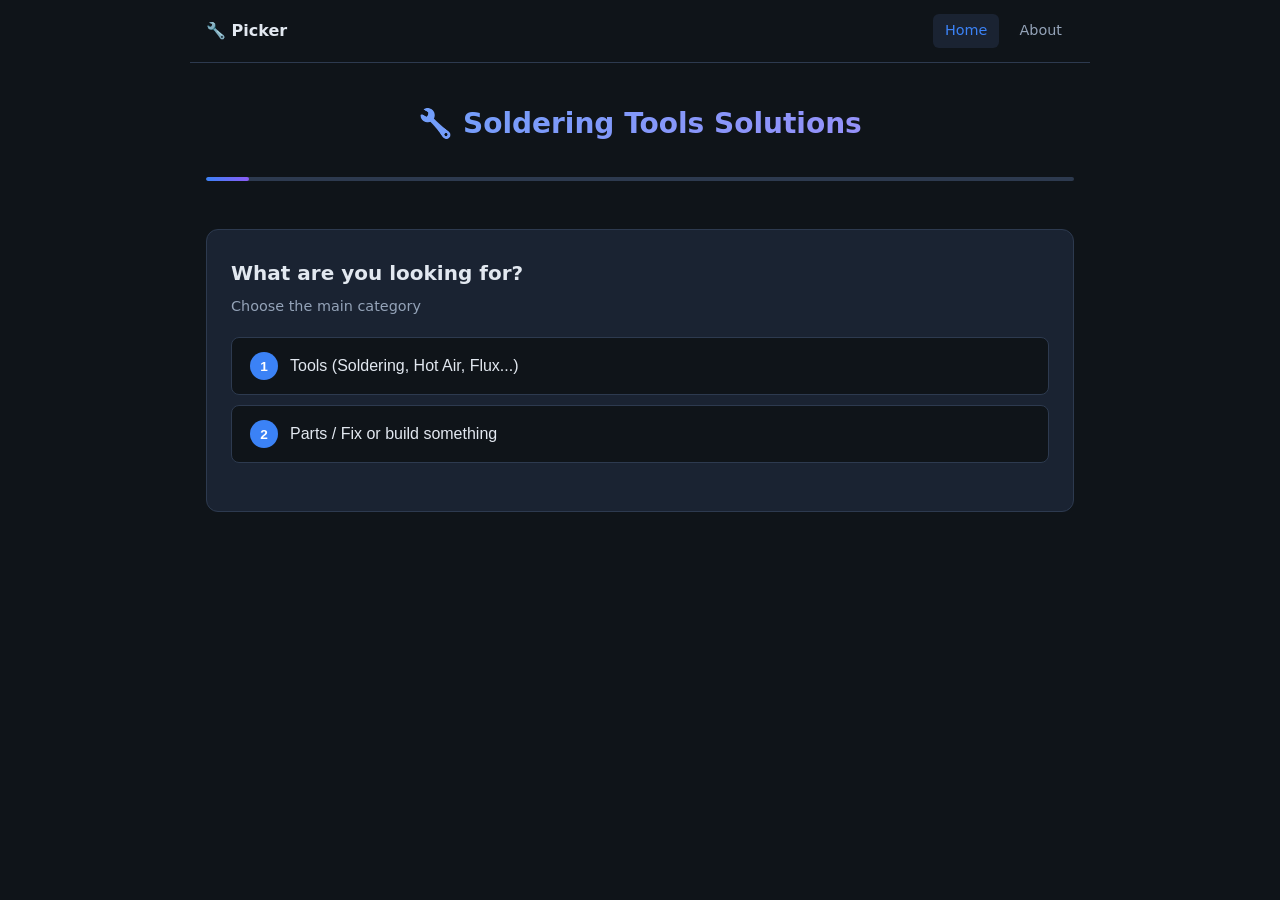
==== index.html @ 1c71af02 "Add files via upload" ====
<!DOCTYPE html>
<html lang="en">
<head>
  <meta charset="UTF-8">
  <meta name="viewport" content="width=device-width, initial-scale=1.0">
  <title>Soldering Tools Picker</title>
  <link rel="stylesheet" href="css/style.css">
</head>
<body>
  <nav class="top-nav">
    <a href="#" class="nav-brand" onclick="showMain(); return false;">🔧 Picker</a>
    <div class="nav-links">
      <a href="#" id="navHome" class="nav-link active" onclick="showMain(); return false;">Home</a>
      <a href="#" id="navAbout" class="nav-link" onclick="showAbout(); return false;">About</a>
    </div>
  </nav>

  <div class="container" id="main-view">
    <header>
      <h1>🔧 Soldering Tools Solutions</h1>
      <p></p>
    </header>

    <div class="progress-bar">
      <div class="progress-fill" id="progress" style="width: 5%"></div>
    </div>

    <div class="breadcrumb" id="breadcrumb"></div>

    <div id="question-area">
      <div class="loading">Loading…</div>
    </div>

    <div class="results" id="results"></div>
  </div>

  <div class="container" id="about-view" style="display:none">
    <div class="card about-card">
      <h2>About this project</h2>
      <p>
        This site is a simple guide for <strong>newcomers and beginners</strong> who want to
        get into electronics repair — soldering irons, hot air stations, flux, solder, and
        console parts — without drowning in options.
      </p>
      <p>
        Answer a few questions and you’ll get practical product suggestions matched to
        what you want to work on (phones, consoles, general electronics, and more).
      </p>
      <p class="note">
        <strong>Ongoing project</strong>
		 </p>Expanding into a true all-in-one destination
        We’re taking the next step to make this the single place people go when they need tools.
        What’s changing:

        </p> Multiple stores — We’re adding support for many more retailers so users can compare availability, pricing, and shipping in one search instead of jumping between sites.
        </p>Bigger tools catalog — The tools list is being significantly expanded so more categories, brands, and specialized items are covered.
        </p>Reviews & ratings — Real user reviews and ratings will be added alongside every tool, helping people make confident decisions without leaving the platform.

        </p> The goal:
        </p> Everything in one place — discover the right tool, see where it’s sold, compare options, and read honest feedback without switching tabs.
        This moves the project from a simple directory into a complete decision-making hub for anyone looking for tools.
      </p>

      <h3>Contact</h3>
      <p class="question-sub">Questions, suggestions, or broken links? Send a message below.</p>

      <form action="https://api.web3forms.com/submit" method="POST">
	    <input type="hidden" name="access_key" value="d4e18bb5-bda5-41ec-8c6e-b8a28ff4d2a7">
        <label>
          Your name
          <input type="text" id="contact-name" name="name" required maxlength="200" placeholder="Name">
        </label>
		<br><br>
        <label>
          Your email
          <input type="email" id="contact-email" name="email" required maxlength="300" placeholder="you@example.com">
        </label><br><br>
        <label>
          Message:<br><br>
          <textarea id="contact-message" name="message" required maxlength="20000" rows="10" placeholder="Your message…"></textarea>
        </label><br><br>
        <button type="submit" class="btn btn-primary">Send message</button>
        <p id="contact-status" class="contact-status" hidden></p>
      </form>
    </div>
  </div>

  <button class="restart-btn" id="restartBtn" onclick="restart()">↺ Start Over</button>

  <script src="js/app.js"></script>
</body>
</html>
---- css/style.css ----
:root {
  --bg: #0f1419;
  --card: #1a2332;
  --card-hover: #243044;
  --accent: #3b82f6;
  --accent-hover: #2563eb;
  --success: #22c55e;
  --warning: #f59e0b;
  --danger: #ef4444;
  --text: #e2e8f0;
  --muted: #94a3b8;
  --border: #2d3a4f;
}

* { box-sizing: border-box; margin: 0; padding: 0; }

body {
  font-family: 'Segoe UI', system-ui, -apple-system, sans-serif;
  background: var(--bg);
  color: var(--text);
  min-height: 100vh;
  line-height: 1.5;
}

.container {
  max-width: 900px;
  margin: 0 auto;
  padding: 24px 16px 80px;
}

header {
  text-align: center;
  margin-bottom: 32px;
  padding-top: 16px;
}

header h1 {
  font-size: 1.75rem;
  font-weight: 700;
  margin-bottom: 8px;
  background: linear-gradient(135deg, #60a5fa, #a78bfa);
  -webkit-background-clip: text;
  -webkit-text-fill-color: transparent;
}

header p { color: var(--muted); font-size: 0.95rem; }

.progress-bar {
  height: 4px;
  background: var(--border);
  border-radius: 2px;
  margin-bottom: 28px;
  overflow: hidden;
}

.progress-fill {
  height: 100%;
  background: linear-gradient(90deg, var(--accent), #8b5cf6);
  transition: width 0.3s ease;
  border-radius: 2px;
}

.card {
  background: var(--card);
  border: 1px solid var(--border);
  border-radius: 12px;
  padding: 28px 24px;
  margin-bottom: 20px;
}

.question-title {
  font-size: 1.25rem;
  font-weight: 600;
  margin-bottom: 8px;
}

.question-sub {
  color: var(--muted);
  font-size: 0.9rem;
  margin-bottom: 20px;
}

.options {
  display: flex;
  flex-direction: column;
  gap: 10px;
}

.option-btn {
  background: var(--bg);
  border: 1px solid var(--border);
  color: var(--text);
  padding: 14px 18px;
  border-radius: 8px;
  font-size: 1rem;
  text-align: left;
  cursor: pointer;
  transition: all 0.15s ease;
  display: flex;
  align-items: center;
  gap: 12px;
}

.option-btn:hover {
  background: var(--card-hover);
  border-color: var(--accent);
  transform: translateX(4px);
}

.option-btn .num {
  background: var(--accent);
  color: white;
  width: 28px;
  height: 28px;
  border-radius: 50%;
  display: flex;
  align-items: center;
  justify-content: center;
  font-size: 0.85rem;
  font-weight: 600;
  flex-shrink: 0;
}

.nav-buttons {
  display: flex;
  gap: 12px;
  margin-top: 20px;
}

.btn {
  padding: 10px 20px;
  border-radius: 8px;
  border: none;
  font-size: 0.95rem;
  font-weight: 500;
  cursor: pointer;
  transition: all 0.15s;
}

.btn-secondary {
  background: transparent;
  border: 1px solid var(--border);
  color: var(--muted);
}

.btn-secondary:hover { border-color: var(--muted); color: var(--text); }

.btn-primary {
  background: var(--accent);
  color: white;
}

.btn-primary:hover { background: var(--accent-hover); }

.results { display: none; }
.results.active { display: block; }

.section-title {
  font-size: 1.1rem;
  font-weight: 600;
  margin: 28px 0 12px;
  padding-bottom: 8px;
  border-bottom: 1px solid var(--border);
  display: flex;
  align-items: center;
  gap: 8px;
}

.product-grid {
  display: grid;
  grid-template-columns: repeat(auto-fill, minmax(260px, 1fr));
  gap: 12px;
}

.product-card {
  background: var(--bg);
  border: 1px solid var(--border);
  border-radius: 10px;
  padding: 0;
  overflow: hidden;
  transition: border-color 0.15s;
  display: flex;
  flex-direction: column;
}

.product-card:hover { border-color: var(--accent); }

.product-thumb {
  background: linear-gradient(145deg, #1e293b, #0f172a);
  height: 120px;
  display: flex;
  align-items: center;
  justify-content: center;
  border-bottom: 1px solid var(--border);
  position: relative;
  overflow: hidden;
}

.product-icon {
  display: flex;
  flex-direction: column;
  align-items: center;
  justify-content: center;
  gap: 6px;
  width: 100%;
  height: 100%;
}

.product-icon .icon-emoji {
  font-size: 2.4rem;
  line-height: 1;
}

.product-icon .icon-label-text {
  font-size: 0.75rem;
  color: var(--muted);
  text-transform: uppercase;
  letter-spacing: 0.6px;
}

.product-img {
  width: 100%;
  height: 120px;
  object-fit: contain;
  padding: 8px;
  background: #0f172a;
}

.product-body {
  padding: 14px 16px 16px;
  flex: 1;
  display: flex;
  flex-direction: column;
}

.product-brand {
  font-size: 0.8rem;
  color: var(--muted);
  text-transform: uppercase;
  letter-spacing: 0.5px;
}

.product-name {
  font-weight: 600;
  font-size: 1.05rem;
  margin: 4px 0 8px;
}

.product-meta {
  display: flex;
  flex-wrap: wrap;
  gap: 6px;
  margin-bottom: 12px;
}

.tag {
  font-size: 0.75rem;
  padding: 3px 8px;
  border-radius: 4px;
  background: var(--card);
  border: 1px solid var(--border);
}

.tag.power { color: #60a5fa; }
.tag.compat { color: #a78bfa; }
.tag.esd-ok { color: var(--success); border-color: #166534; }
.tag.esd-carefull { color: var(--warning); border-color: #92400e; }
.tag.esd-danger { color: var(--danger); border-color: #991b1b; }

.product-link {
  display: inline-block;
  background: var(--accent);
  color: white;
  text-decoration: none;
  padding: 8px 14px;
  border-radius: 6px;
  font-size: 0.85rem;
  font-weight: 500;
  transition: background 0.15s;
}

.product-link:hover { background: var(--accent-hover); }

.empty-msg {
  color: var(--muted);
  font-style: italic;
  padding: 12px 0;
}

.breadcrumb {
  display: flex;
  flex-wrap: wrap;
  gap: 6px;
  margin-bottom: 20px;
  font-size: 0.85rem;
}

.crumb {
  background: var(--card);
  border: 1px solid var(--border);
  padding: 4px 10px;
  border-radius: 20px;
  color: var(--muted);
}

.crumb.current { color: var(--accent); border-color: var(--accent); }

.restart-btn {
  position: fixed;
  bottom: 24px;
  right: 24px;
  background: var(--card);
  border: 1px solid var(--border);
  color: var(--text);
  padding: 12px 18px;
  border-radius: 50px;
  font-size: 0.9rem;
  cursor: pointer;
  box-shadow: 0 4px 20px rgba(0,0,0,0.4);
  z-index: 100;
  display: none;
}

.restart-btn:hover { border-color: var(--accent); }
.restart-btn.visible { display: block; }

.note {
  background: #1e293b;
  border-left: 3px solid var(--accent);
  padding: 12px 16px;
  border-radius: 0 8px 8px 0;
  margin: 16px 0;
  font-size: 0.9rem;
  color: var(--muted);
}

.loading {
  text-align: center;
  padding: 60px 20px;
  color: var(--muted);
}

.error-box {
  background: #3f1f1f;
  border: 1px solid var(--danger);
  border-radius: 8px;
  padding: 16px;
  color: #fca5a5;
  margin: 20px 0;
}

@media (max-width: 600px) {
  header h1 { font-size: 1.4rem; }
  .product-grid { grid-template-columns: 1fr; }
}

/* Top navigation */
.top-nav {
  display: flex;
  align-items: center;
  justify-content: space-between;
  max-width: 900px;
  margin: 0 auto;
  padding: 14px 16px;
  border-bottom: 1px solid var(--border);
}

.nav-brand {
  color: var(--text);
  text-decoration: none;
  font-weight: 600;
  font-size: 1rem;
}

.nav-links {
  display: flex;
  gap: 8px;
}

.nav-link {
  color: var(--muted);
  text-decoration: none;
  padding: 6px 12px;
  border-radius: 6px;
  font-size: 0.9rem;
  transition: color 0.15s, background 0.15s;
}

.nav-link:hover { color: var(--text); background: var(--card); }
.nav-link.active { color: var(--accent); background: var(--card); }

/* About page */
.about-card h2 {
  font-size: 1.4rem;
  margin-bottom: 16px;
}

.about-card h3 {
  font-size: 1.15rem;
  margin: 28px 0 8px;
  padding-top: 8px;
  border-top: 1px solid var(--border);
}

.about-card p {
  color: var(--muted);
  margin-bottom: 12px;
  line-height: 1.6;
}

.about-card p strong { color: var(--text); }

.affiliate-note {
  background: #1e293b;
  border-left: 3px solid var(--accent);
  padding: 12px 16px;
  border-radius: 0 8px 8px 0;
  margin: 20px 0 !important;
  font-size: 0.9rem;
}

/* Contact form */
.contact-form {
  display: flex;
  flex-direction: column;
  gap: 14px;
  margin-top: 12px;
}

.contact-form label {
  display: flex;
  flex-direction: column;
  gap: 6px;
  font-size: 0.85rem;
  color: var(--muted);
}

.contact-form input,
.contact-form textarea {
  background: var(--bg);
  border: 1px solid var(--border);
  border-radius: 8px;
  color: var(--text);
  padding: 10px 12px;
  font-size: 0.95rem;
  font-family: inherit;
  resize: vertical;
}

.contact-form input:focus,
.contact-form textarea:focus {
  outline: none;
  border-color: var(--accent);
}

.contact-form .btn {
  align-self: flex-start;
  margin-top: 4px;
}

.contact-status {
  font-size: 0.9rem;
  margin-top: 4px;
}

.contact-status.ok { color: var(--success); }
.contact-status.err { color: var(--danger); }
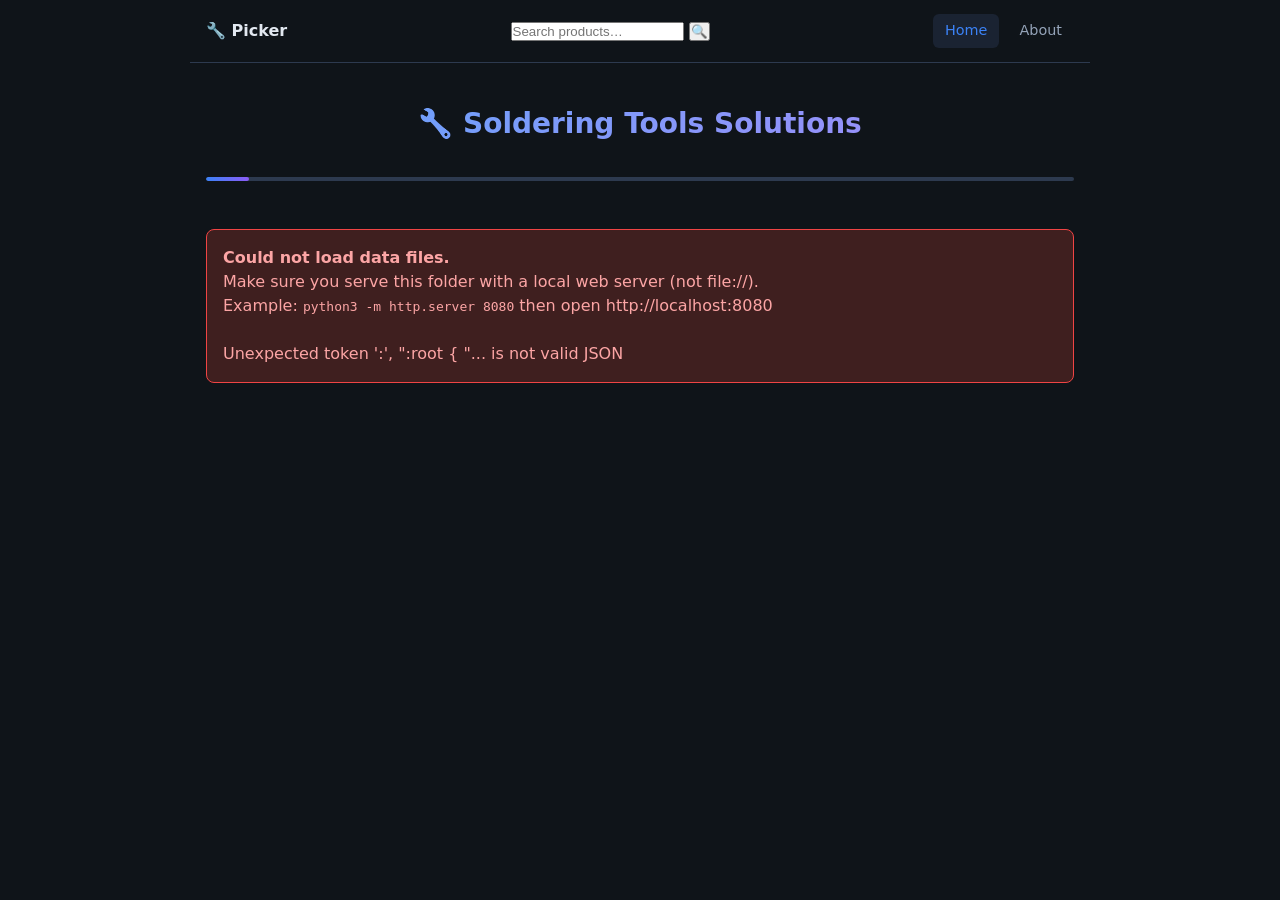
==== commit 3e4cadc1: "Add files via upload" ====
--- a/index.html
+++ b/index.html
@@ -9,6 +9,12 @@
 <body>
   <nav class="top-nav">
     <a href="#" class="nav-brand" onclick="showMain(); return false;">🔧 Picker</a>
+    <div class="nav-search">
+      <input type="search" id="siteSearch" placeholder="Search products…" autocomplete="off"
+             oninput="onSearchInput(event)" onkeydown="onSearchKey(event)">
+      <button type="button" class="search-clear" id="searchClear" onclick="clearSearch()" title="Clear" hidden>✕</button>
+      <button type="button" class="search-go" onclick="runSearch(document.getElementById('siteSearch').value)" title="Search">🔍</button>
+    </div>
     <div class="nav-links">
       <a href="#" id="navHome" class="nav-link active" onclick="showMain(); return false;">Home</a>
       <a href="#" id="navAbout" class="nav-link" onclick="showAbout(); return false;">About</a>
@@ -46,39 +52,44 @@
         Answer a few questions and you’ll get practical product suggestions matched to
         what you want to work on (phones, consoles, general electronics, and more).
       </p>
-      <p class="note">
-        <strong>Ongoing project</strong>
-		 </p>Expanding into a true all-in-one destination
+
+      <p class="affiliate-note">
+        <strong>Ongoing project</strong> — Expanding into a true all-in-one destination.
         We’re taking the next step to make this the single place people go when they need tools.
-        What’s changing:
-
-        </p> Multiple stores — We’re adding support for many more retailers so users can compare availability, pricing, and shipping in one search instead of jumping between sites.
-        </p>Bigger tools catalog — The tools list is being significantly expanded so more categories, brands, and specialized items are covered.
-        </p>Reviews & ratings — Real user reviews and ratings will be added alongside every tool, helping people make confident decisions without leaving the platform.
-
-        </p> The goal:
-        </p> Everything in one place — discover the right tool, see where it’s sold, compare options, and read honest feedback without switching tabs.
+      </p>
+      <p><strong>What’s changing:</strong></p>
+      <ul class="about-list">
+        <li><strong>Multiple stores</strong> — Support for many more retailers so users can compare availability, pricing, and shipping in one search instead of jumping between sites.</li>
+        <li><strong>Bigger tools catalog</strong> — The tools list is being significantly expanded so more categories, brands, and specialized items are covered.</li>
+        <li><strong>Reviews &amp; ratings</strong> — Real user reviews and ratings will be added alongside every tool, helping people make confident decisions without leaving the platform.</li>
+      </ul>
+      <p>
+        <strong>The goal:</strong> Everything in one place — discover the right tool, see where it’s sold,
+        compare options, and read honest feedback without switching tabs.
         This moves the project from a simple directory into a complete decision-making hub for anyone looking for tools.
+      </p>
+      <p class="affiliate-note">
+        <strong>Affiliate links:</strong> Product links on this site are affiliate links.
+        If you buy through them, a small commission may go toward keeping this project online.
+        It does not change the price you pay. Thank you for the support.
       </p>
 
       <h3>Contact</h3>
       <p class="question-sub">Questions, suggestions, or broken links? Send a message below.</p>
 
-      <form action="https://api.web3forms.com/submit" method="POST">
-	    <input type="hidden" name="access_key" value="d4e18bb5-bda5-41ec-8c6e-b8a28ff4d2a7">
+      <form id="contact-form" class="contact-form" onsubmit="submitContact(event)">
         <label>
           Your name
           <input type="text" id="contact-name" name="name" required maxlength="200" placeholder="Name">
         </label>
-		<br><br>
         <label>
           Your email
           <input type="email" id="contact-email" name="email" required maxlength="300" placeholder="you@example.com">
-        </label><br><br>
+        </label>
         <label>
-          Message:<br><br>
-          <textarea id="contact-message" name="message" required maxlength="20000" rows="10" placeholder="Your message…"></textarea>
-        </label><br><br>
+          Message
+          <textarea id="contact-message" name="message" required maxlength="20000" rows="8" placeholder="Your message…"></textarea>
+        </label>
         <button type="submit" class="btn btn-primary">Send message</button>
         <p id="contact-status" class="contact-status" hidden></p>
       </form>
--- a/css/style.css
+++ b/css/style.css
@@ -262,10 +262,58 @@
 }
 
 .tag.power { color: #60a5fa; }
+.tag.price { color: #34d399; }
+.tag.tips {
+  color: #a78bfa;
+  cursor: pointer;
+  font: inherit;
+  transition: background 0.15s, border-color 0.15s, color 0.15s;
+}
+.tag.tips:hover {
+  border-color: #a78bfa;
+  background: #2a2140;
+}
+.tag.tips.tip-active {
+  background: #5b21b6;
+  border-color: #a78bfa;
+  color: #f5f3ff;
+}
 .tag.compat { color: #a78bfa; }
 .tag.esd-ok { color: var(--success); border-color: #166534; }
 .tag.esd-carefull { color: var(--warning); border-color: #92400e; }
 .tag.esd-danger { color: var(--danger); border-color: #991b1b; }
+
+/* Tip compatibility filter */
+.product-card.tip-dimmed {
+  opacity: 0.28;
+  filter: grayscale(0.7);
+}
+.product-card.tip-dimmed .product-link {
+  pointer-events: none;
+}
+.product-card.tip-match {
+  border-color: #a78bfa;
+  box-shadow: 0 0 0 1px rgba(167, 139, 250, 0.35);
+}
+.tip-filter-bar {
+  display: flex;
+  flex-wrap: wrap;
+  align-items: center;
+  justify-content: space-between;
+  gap: 12px;
+  background: #1e1b2e;
+  border: 1px solid #5b21b6;
+  border-radius: 10px;
+  padding: 12px 16px;
+  margin-bottom: 16px;
+  font-size: 0.9rem;
+  color: var(--muted);
+}
+.tip-filter-bar strong { color: #c4b5fd; }
+.btn-sm {
+  padding: 6px 12px;
+  font-size: 0.85rem;
+}
 
 .product-link {
   display: inline-block;
@@ -290,6 +338,7 @@
 .breadcrumb {
   display: flex;
   flex-wrap: wrap;
+  align-items: center;
   gap: 6px;
   margin-bottom: 20px;
   font-size: 0.85rem;
@@ -301,9 +350,32 @@
   padding: 4px 10px;
   border-radius: 20px;
   color: var(--muted);
-}
-
-.crumb.current { color: var(--accent); border-color: var(--accent); }
+  font: inherit;
+  line-height: 1.3;
+}
+
+.crumb-btn {
+  cursor: pointer;
+  transition: border-color 0.15s, color 0.15s, background 0.15s;
+}
+
+.crumb-btn:hover {
+  color: var(--text);
+  border-color: var(--accent);
+  background: var(--card-hover);
+}
+
+.crumb.current {
+  color: var(--accent);
+  border-color: var(--accent);
+  cursor: default;
+}
+
+.crumb-sep {
+  color: var(--muted);
+  opacity: 0.6;
+  user-select: none;
+}
 
 .restart-btn {
   position: fixed;
@@ -410,6 +482,18 @@
 
 .about-card p strong { color: var(--text); }
 
+.about-list {
+  color: var(--muted);
+  margin: 0 0 16px 1.2rem;
+  line-height: 1.6;
+}
+
+.about-list li {
+  margin-bottom: 8px;
+}
+
+.about-list strong { color: var(--text); }
+
 .affiliate-note {
   background: #1e293b;
   border-left: 3px solid var(--accent);
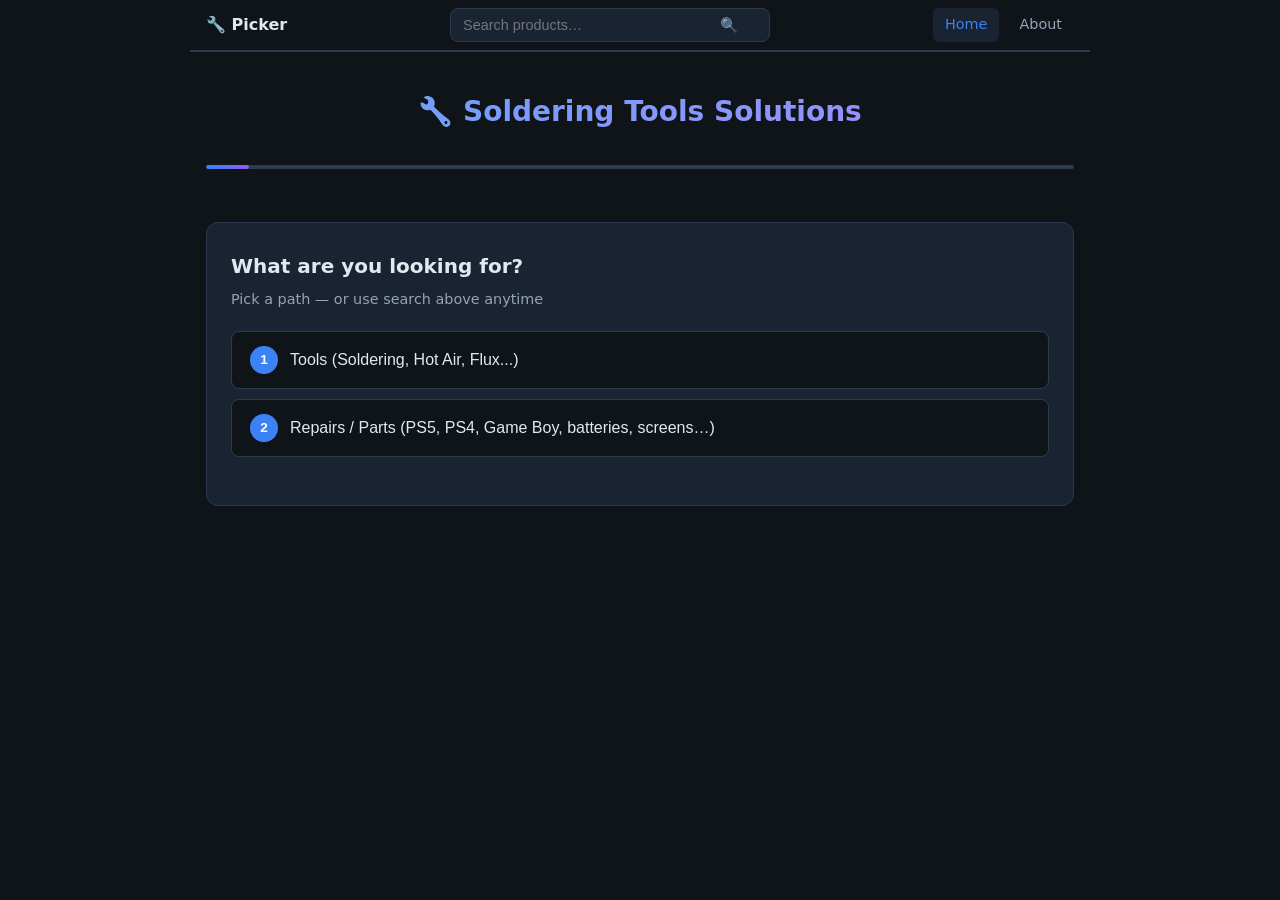
==== commit e5527d7c: "Integrate Google Analytics tracking Added Google Analytics tracking script to the page." ====
--- a/index.html
+++ b/index.html
@@ -99,5 +99,14 @@
   <button class="restart-btn" id="restartBtn" onclick="restart()">↺ Start Over</button>
 
   <script src="js/app.js"></script>
+  <!-- Google tag (gtag.js) -->
+<script async src="https://www.googletagmanager.com/gtag/js?id=G-DGL5H33WF3"></script>
+<script>
+  window.dataLayer = window.dataLayer || [];
+  function gtag(){dataLayer.push(arguments);}
+  gtag('js', new Date());
+
+  gtag('config', 'G-DGL5H33WF3');
+</script>
 </body>
 </html>
--- a/css/style.css
+++ b/css/style.css
@@ -315,6 +315,210 @@
   font-size: 0.85rem;
 }
 
+/* Tip system chip bar — compact */
+.tip-chip-bar {
+  display: flex;
+  flex-wrap: wrap;
+  align-items: center;
+  gap: 6px 8px;
+  background: var(--card);
+  border: 1px solid var(--border);
+  border-radius: 8px;
+  padding: 6px 10px;
+  margin-bottom: 6px;
+}
+.tip-chip-label {
+  font-size: 0.75rem;
+  color: var(--muted);
+  font-weight: 500;
+  white-space: nowrap;
+}
+.tip-chip-row {
+  display: flex;
+  flex-wrap: wrap;
+  gap: 5px;
+}
+.tip-chip {
+  font: inherit;
+  font-size: 0.75rem;
+  font-weight: 600;
+  padding: 4px 9px;
+  border-radius: 999px;
+  border: 1px solid var(--border);
+  background: var(--bg);
+  color: var(--text);
+  cursor: pointer;
+  transition: background 0.15s, border-color 0.15s, color 0.15s;
+}
+.tip-chip:hover {
+  border-color: #a78bfa;
+  color: #c4b5fd;
+}
+.tip-chip.tip-active {
+  background: #5b21b6;
+  border-color: #a78bfa;
+  color: #f5f3ff;
+}
+/* Special (Joystick) tip filter — distinct so it is easy to find */
+.tip-chip.tip-chip-special {
+  border-color: #f59e0b;
+  color: #fbbf24;
+  background: #1c1917;
+}
+.tip-chip.tip-chip-special:hover {
+  border-color: #fbbf24;
+  color: #fde68a;
+  background: #292524;
+}
+.tip-chip.tip-chip-special.tip-active {
+  background: #b45309;
+  border-color: #fbbf24;
+  color: #fffbeb;
+}
+
+/* Category chips — compact */
+.cat-chip-bar {
+  display: flex;
+  flex-wrap: wrap;
+  align-items: center;
+  gap: 6px 8px;
+  background: var(--card);
+  border: 1px solid var(--border);
+  border-radius: 8px;
+  padding: 6px 10px;
+  margin-bottom: 6px;
+}
+.cat-chip {
+  font: inherit;
+  font-size: 0.75rem;
+  font-weight: 600;
+  padding: 4px 9px;
+  border-radius: 999px;
+  border: 1px solid var(--border);
+  background: var(--bg);
+  color: var(--text);
+  cursor: pointer;
+  transition: background 0.15s, border-color 0.15s, color 0.15s;
+}
+.cat-chip:hover {
+  border-color: var(--accent);
+  color: var(--accent);
+}
+.cat-chip.cat-active {
+  background: var(--accent);
+  border-color: var(--accent);
+  color: #fff;
+}
+.sub-chip-bar,
+.power-chip-bar {
+  display: flex;
+  flex-wrap: wrap;
+  align-items: center;
+  gap: 6px 8px;
+  background: var(--card);
+  border: 1px solid var(--border);
+  border-radius: 8px;
+  padding: 6px 10px;
+  margin-bottom: 6px;
+}
+.sub-chip,
+.power-chip {
+  font: inherit;
+  font-size: 0.75rem;
+  font-weight: 600;
+  padding: 4px 9px;
+  border-radius: 999px;
+  border: 1px solid var(--border);
+  background: var(--bg);
+  color: var(--text);
+  cursor: pointer;
+  transition: background 0.15s, border-color 0.15s, color 0.15s;
+}
+.sub-chip:hover,
+.power-chip:hover {
+  border-color: var(--accent);
+  color: var(--accent);
+}
+.sub-chip.cat-active,
+.power-chip.cat-active {
+  background: #0e7490;
+  border-color: #22d3ee;
+  color: #ecfeff;
+}
+.product-card.power-dimmed,
+.product-card.psu-dimmed,
+.product-card.use-dimmed {
+  opacity: 0.28;
+  filter: grayscale(0.7);
+}
+.product-card.power-dimmed .product-link,
+.product-card.psu-dimmed .product-link,
+.product-card.use-dimmed .product-link {
+  pointer-events: none;
+}
+.psu-chip-bar,
+.use-chip-bar {
+  display: flex;
+  flex-wrap: wrap;
+  align-items: center;
+  gap: 6px 8px;
+  background: var(--card);
+  border: 1px solid var(--border);
+  border-radius: 8px;
+  padding: 6px 10px;
+  margin-bottom: 6px;
+}
+.psu-chip,
+.use-chip {
+  font: inherit;
+  font-size: 0.75rem;
+  font-weight: 600;
+  padding: 4px 9px;
+  border-radius: 999px;
+  border: 1px solid var(--border);
+  background: var(--bg);
+  color: var(--text);
+  cursor: pointer;
+  transition: background 0.15s, border-color 0.15s, color 0.15s;
+}
+.psu-chip:hover,
+.use-chip:hover {
+  border-color: var(--accent);
+  color: var(--accent);
+}
+.psu-chip.cat-active,
+.use-chip.cat-active {
+  background: #b45309;
+  border-color: #fbbf24;
+  color: #fffbeb;
+}
+.cat-chip.cat-disabled,
+.tip-chip.cat-disabled,
+.sub-chip.cat-disabled,
+.use-chip.cat-disabled {
+  opacity: 0.35;
+  filter: grayscale(0.8);
+  cursor: not-allowed;
+  pointer-events: none;
+}
+/* Not sticky — search + breadcrumbs stay fully visible above filters */
+.filter-sticky {
+  position: relative;
+  z-index: 1;
+  background: var(--bg, #0f1419);
+  padding: 4px 0 2px;
+  margin-bottom: 8px;
+  border-bottom: 1px solid var(--border);
+}
+/* Dim inactive secondary bars without removing them (no layout jump) */
+.bar-inactive {
+  opacity: 0.4;
+  pointer-events: none;
+}
+.result-group {
+  margin-bottom: 4px;
+}
+
 .product-link {
   display: inline-block;
   background: var(--accent);
@@ -336,12 +540,18 @@
 }
 
 .breadcrumb {
+  position: sticky;
+  top: 48px;
+  z-index: 50;
   display: flex;
   flex-wrap: wrap;
   align-items: center;
   gap: 6px;
-  margin-bottom: 20px;
-  font-size: 0.85rem;
+  margin-bottom: 12px;
+  padding: 6px 0;
+  font-size: 0.8rem;
+  background: var(--bg);
+  border-bottom: 1px solid transparent;
 }
 
 .crumb {
@@ -426,15 +636,23 @@
   .product-grid { grid-template-columns: 1fr; }
 }
 
-/* Top navigation */
+/* Top navigation — always visible above filter menus */
 .top-nav {
+  position: sticky;
+  top: 0;
+  z-index: 60;
   display: flex;
   align-items: center;
   justify-content: space-between;
+  gap: 10px;
+  width: 100%;
   max-width: 900px;
   margin: 0 auto;
-  padding: 14px 16px;
+  padding: 8px 16px;
   border-bottom: 1px solid var(--border);
+  flex-wrap: wrap;
+  background: var(--bg);
+  box-shadow: 0 1px 0 var(--border);
 }
 
 .nav-brand {
@@ -442,11 +660,70 @@
   text-decoration: none;
   font-weight: 600;
   font-size: 1rem;
+  flex-shrink: 0;
+}
+
+.nav-search {
+  position: relative;
+  flex: 1 1 160px;
+  min-width: 140px;
+  max-width: 320px;
+}
+
+.nav-search input {
+  width: 100%;
+  padding: 8px 32px 8px 12px;
+  border: 1px solid var(--border);
+  border-radius: 8px;
+  background: var(--card);
+  color: var(--text);
+  font-size: 0.9rem;
+  outline: none;
+}
+
+.nav-search input:focus {
+  border-color: var(--accent);
+}
+
+.search-clear {
+  position: absolute;
+  right: 6px;
+  top: 50%;
+  transform: translateY(-50%);
+  border: none;
+  background: transparent;
+  color: var(--muted);
+  cursor: pointer;
+  font-size: 0.85rem;
+  padding: 4px 6px;
+  line-height: 1;
+}
+
+.search-clear:hover { color: var(--text); }
+
+.search-go {
+  position: absolute;
+  right: 28px;
+  top: 50%;
+  transform: translateY(-50%);
+  border: none;
+  background: transparent;
+  cursor: pointer;
+  font-size: 0.9rem;
+  padding: 4px;
+  line-height: 1;
+  opacity: 0.7;
+}
+.search-go:hover { opacity: 1; }
+
+.nav-search input {
+  padding-right: 52px;
 }
 
 .nav-links {
   display: flex;
   gap: 8px;
+  flex-shrink: 0;
 }
 
 .nav-link {
@@ -460,6 +737,12 @@
 
 .nav-link:hover { color: var(--text); background: var(--card); }
 .nav-link.active { color: var(--accent); background: var(--card); }
+
+.search-hint {
+  color: var(--muted);
+  font-size: 0.9rem;
+  margin: 8px 0 16px;
+}
 
 /* About page */
 .about-card h2 {
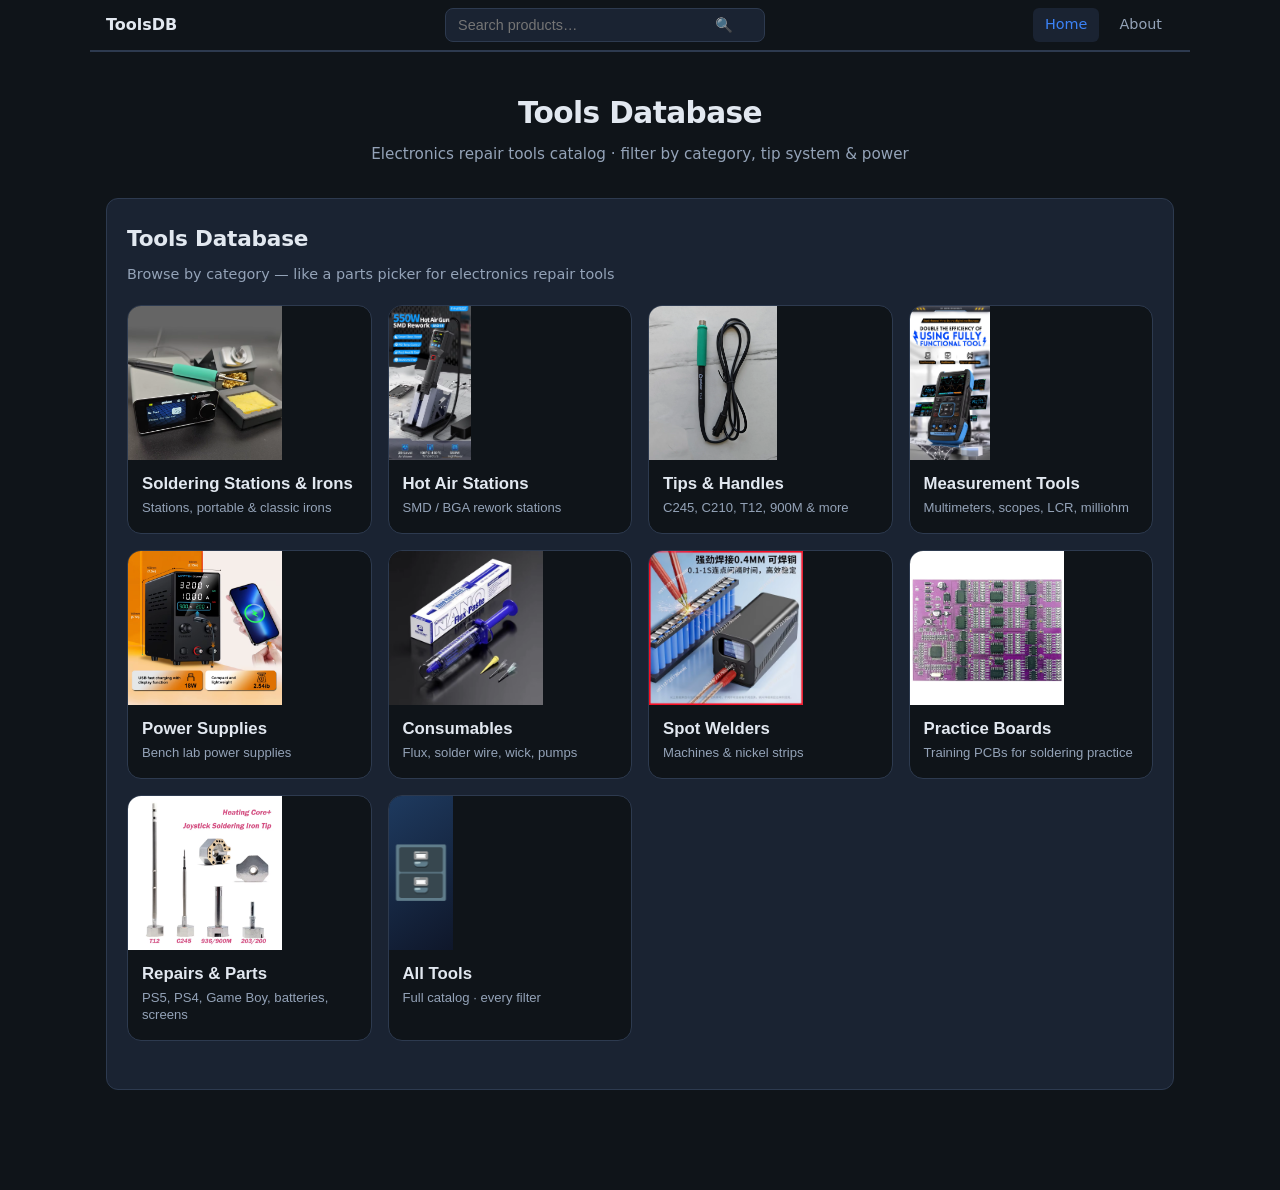
==== commit c7e5b169: "Add files via upload" ====
--- a/index.html
+++ b/index.html
@@ -3,12 +3,12 @@
 <head>
   <meta charset="UTF-8">
   <meta name="viewport" content="width=device-width, initial-scale=1.0">
-  <title>Soldering Tools Picker</title>
+  <title>Tools Database — Soldering, Hot Air, PSU & More</title>
   <link rel="stylesheet" href="css/style.css">
 </head>
 <body>
   <nav class="top-nav">
-    <a href="#" class="nav-brand" onclick="showMain(); return false;">🔧 Picker</a>
+    <a href="#" class="nav-brand" onclick="if(typeof goHomeView==='function')goHomeView(false);else showMain(); return false;">ToolsDB</a>
     <div class="nav-search">
       <input type="search" id="siteSearch" placeholder="Search products…" autocomplete="off"
              oninput="onSearchInput(event)" onkeydown="onSearchKey(event)">
@@ -16,15 +16,15 @@
       <button type="button" class="search-go" onclick="runSearch(document.getElementById('siteSearch').value)" title="Search">🔍</button>
     </div>
     <div class="nav-links">
-      <a href="#" id="navHome" class="nav-link active" onclick="showMain(); return false;">Home</a>
+      <a href="#" id="navHome" class="nav-link active" onclick="if(typeof goHomeView==='function')goHomeView(false);else showMain(); return false;">Home</a>
       <a href="#" id="navAbout" class="nav-link" onclick="showAbout(); return false;">About</a>
     </div>
   </nav>
 
   <div class="container" id="main-view">
     <header>
-      <h1>🔧 Soldering Tools Solutions</h1>
-      <p></p>
+      <h1>Tools Database</h1>
+      <p class="site-tagline">Electronics repair tools catalog · filter by category, tip system & power</p>
     </header>
 
     <div class="progress-bar">
--- a/css/style.css
+++ b/css/style.css
@@ -23,7 +23,7 @@
 }
 
 .container {
-  max-width: 900px;
+  max-width: 1100px;
   margin: 0 auto;
   padding: 24px 16px 80px;
 }
@@ -519,19 +519,45 @@
   margin-bottom: 4px;
 }
 
+.product-links {
+  display: flex;
+  flex-wrap: wrap;
+  gap: 6px;
+  margin-top: 4px;
+}
+
 .product-link {
   display: inline-block;
-  background: var(--accent);
   color: white;
   text-decoration: none;
-  padding: 8px 14px;
+  padding: 7px 12px;
   border-radius: 6px;
-  font-size: 0.85rem;
+  font-size: 0.8rem;
   font-weight: 500;
-  transition: background 0.15s;
-}
-
-.product-link:hover { background: var(--accent-hover); }
+  transition: background 0.15s, opacity 0.15s;
+}
+
+.product-link-ali {
+  background: #ff6a00;
+}
+.product-link-ali:hover {
+  background: #e55e00;
+}
+
+.product-link-bg {
+  background: #1a9c3e;
+}
+.product-link-bg:hover {
+  background: #158033;
+}
+
+/* fallback if only one class */
+.product-link:not(.product-link-ali):not(.product-link-bg) {
+  background: var(--accent);
+}
+.product-link:not(.product-link-ali):not(.product-link-bg):hover {
+  background: var(--accent-hover);
+}
 
 .empty-msg {
   color: var(--muted);
@@ -646,7 +672,7 @@
   justify-content: space-between;
   gap: 10px;
   width: 100%;
-  max-width: 900px;
+  max-width: 1100px;
   margin: 0 auto;
   padding: 8px 16px;
   border-bottom: 1px solid var(--border);
@@ -832,3 +858,446 @@
 
 .contact-status.ok { color: var(--success); }
 .contact-status.err { color: var(--danger); }
+
+/* ===== Visual category menu (big pictures) ===== */
+.visual-menu-card {
+  padding: 24px 20px 28px;
+}
+
+.category-grid {
+  display: grid;
+  grid-template-columns: repeat(auto-fill, minmax(200px, 1fr));
+  gap: 16px;
+  margin-top: 8px;
+}
+
+.category-card {
+  background: var(--bg);
+  border: 1px solid var(--border);
+  border-radius: 14px;
+  overflow: hidden;
+  cursor: pointer;
+  padding: 0;
+  text-align: left;
+  color: var(--text);
+  transition: border-color 0.2s, transform 0.15s, box-shadow 0.2s;
+  display: flex;
+  flex-direction: column;
+  min-height: 220px;
+}
+
+.category-card:hover {
+  border-color: var(--accent);
+  transform: translateY(-4px);
+  box-shadow: 0 12px 28px rgba(0, 0, 0, 0.35);
+}
+
+.cat-img-wrap {
+  height: 154px;
+  background: linear-gradient(145deg, #1e293b, #0f172a);
+  display: flex;
+  align-items: center;
+  justify-content: center;
+  overflow: hidden;
+  position: relative;
+}
+
+.cat-img-wrap.no-img .cat-img {
+  display: none;
+}
+
+.cat-img {
+  width: 100%;
+  height: 100%;
+  object-fit: cover;
+  transition: transform 0.25s ease;
+}
+
+.category-card:hover .cat-img {
+  transform: scale(1.12);
+}
+
+.cat-icon-only {
+  background: linear-gradient(145deg, #1e3a5f, #0f172a);
+}
+
+.cat-big-icon {
+  font-size: 3.2rem;
+  line-height: 1;
+}
+
+.cat-body {
+  padding: 14px 14px 16px;
+  flex: 1;
+  display: flex;
+  flex-direction: column;
+  gap: 4px;
+}
+
+.cat-label {
+  font-size: 1.05rem;
+  font-weight: 600;
+  line-height: 1.25;
+}
+
+.cat-desc {
+  font-size: 0.82rem;
+  color: var(--muted);
+  line-height: 1.35;
+}
+
+@media (max-width: 560px) {
+  .category-grid {
+    grid-template-columns: 1fr 1fr;
+    gap: 12px;
+  }
+  .category-card {
+    min-height: 180px;
+  }
+  .cat-img-wrap {
+    height: 121px;
+  }
+  .cat-label {
+    font-size: 0.95rem;
+  }
+}
+
+
+/* PCPartPicker-style database header */
+header h1 {
+  font-size: 1.85rem;
+  font-weight: 700;
+  letter-spacing: -0.02em;
+  background: none;
+  -webkit-text-fill-color: var(--text);
+  color: var(--text);
+}
+.site-tagline {
+  color: var(--muted);
+  font-size: 0.95rem;
+  margin-top: 4px;
+}
+.visual-menu-card .question-title {
+  font-size: 1.35rem;
+  font-weight: 700;
+  letter-spacing: -0.01em;
+}
+.visual-menu-card .question-sub {
+  margin-bottom: 20px;
+}
+/* Hide progress bar on home (visual menu) — show only deeper in quiz paths */
+body.home-mode .progress-bar {
+  display: none;
+}
+body.home-mode .breadcrumb {
+  display: none;
+}
+.section-title {
+  font-size: 1.15rem;
+  font-weight: 650;
+  letter-spacing: -0.01em;
+}
+.db-toolbar-note {
+  font-size: 0.85rem;
+  color: var(--muted);
+  margin-bottom: 12px;
+}
+
+/* ===== List / table view for rapid comparison (PCPartPicker-style) ===== */
+.product-table-wrap.product-grid {
+  display: block;
+  grid-template-columns: none;
+  gap: 0;
+}
+.product-table-wrap {
+  overflow-x: auto;
+  border: 1px solid var(--border);
+  border-radius: 10px;
+  margin-bottom: 8px;
+  background: var(--card);
+}
+
+.product-table {
+  width: 100%;
+  border-collapse: collapse;
+  font-size: 0.9rem;
+}
+
+.product-table thead {
+  background: #141c28;
+  position: sticky;
+  top: 0;
+  z-index: 2;
+}
+
+.product-table th {
+  text-align: left;
+  padding: 10px 12px;
+  font-size: 0.72rem;
+  font-weight: 600;
+  text-transform: uppercase;
+  letter-spacing: 0.5px;
+  color: var(--muted);
+  border-bottom: 1px solid var(--border);
+  white-space: nowrap;
+}
+
+.product-table td {
+  padding: 10px 12px;
+  border-bottom: 1px solid var(--border);
+  vertical-align: middle;
+}
+
+.product-table tbody tr.product-row {
+  background: transparent;
+  transition: background 0.12s;
+}
+
+.product-table tbody tr.product-row:hover {
+  background: rgba(59, 130, 246, 0.08);
+}
+
+.product-table tbody tr.product-row:last-child td {
+  border-bottom: none;
+}
+
+/* Override old card layout when used as table row */
+.product-table .product-card {
+  display: table-row;
+  border: none;
+  border-radius: 0;
+  background: transparent;
+  overflow: visible;
+}
+
+.product-table .product-card:hover {
+  border-color: transparent;
+}
+
+.col-thumb {
+  width: 64px;
+  padding-left: 10px !important;
+  padding-right: 4px !important;
+  position: relative;
+  overflow: visible;
+}
+
+.row-thumb-wrap {
+  position: relative;
+  display: inline-block;
+  width: 54px;
+  height: 54px;
+  z-index: 1;
+}
+
+.row-thumb {
+  width: 54px;
+  height: 54px;
+  object-fit: contain;
+  border-radius: 6px;
+  background: #0f172a;
+  display: block;
+  cursor: zoom-in;
+  transition: transform 0.18s ease, box-shadow 0.18s ease;
+}
+
+.row-thumb-placeholder {
+  display: inline-block;
+  width: 54px;
+  height: 54px;
+  line-height: 54px;
+  text-align: center;
+  color: var(--muted);
+  background: #0f172a;
+  border-radius: 6px;
+}
+
+/* In-place scale on hover */
+.row-thumb-wrap:hover .row-thumb {
+  transform: scale(1.12);
+  box-shadow: 0 4px 14px rgba(0, 0, 0, 0.45);
+}
+
+/* Floating zoom preview (appended to body — not clipped by table overflow) */
+.img-zoom-tip {
+  position: fixed;
+  z-index: 99999;
+  width: 200px;
+  height: 200px;
+  padding: 8px;
+  background: #0f172a;
+  border: 1px solid var(--border);
+  border-radius: 12px;
+  box-shadow: 0 18px 48px rgba(0, 0, 0, 0.65);
+  pointer-events: none;
+  opacity: 0;
+  visibility: hidden;
+  transform: scale(0.94);
+  transition: opacity 0.12s ease, transform 0.12s ease, visibility 0.12s;
+  display: flex;
+  align-items: center;
+  justify-content: center;
+}
+
+.img-zoom-tip.visible {
+  opacity: 1;
+  visibility: visible;
+  transform: scale(1);
+}
+
+.img-zoom-tip img {
+  max-width: 100%;
+  max-height: 100%;
+  object-fit: contain;
+  border-radius: 6px;
+  display: block;
+}
+
+@media (max-width: 520px) {
+  .img-zoom-tip {
+    width: 140px;
+    height: 140px;
+  }
+}
+
+.col-name {
+  min-width: 140px;
+}
+
+.product-table .product-brand {
+  font-size: 0.7rem;
+  margin: 0;
+}
+
+.product-table .product-name {
+  font-size: 0.95rem;
+  font-weight: 600;
+  margin: 2px 0 0;
+  line-height: 1.25;
+}
+
+.col-power,
+.col-price {
+  white-space: nowrap;
+  width: 90px;
+}
+
+.col-tips {
+  min-width: 120px;
+}
+
+.col-tips .tag {
+  margin: 2px 2px 2px 0;
+  display: inline-block;
+}
+
+.col-esd {
+  width: 80px;
+  white-space: nowrap;
+}
+
+.col-link {
+  white-space: nowrap;
+  width: 100px;
+}
+
+.product-table .product-link {
+  display: inline-block;
+  font-size: 0.8rem;
+  padding: 4px 8px;
+  margin: 2px 0;
+  border-radius: 6px;
+  text-decoration: none;
+}
+
+.product-table .product-link-ali {
+  background: #1e3a5f;
+  color: #93c5fd;
+}
+
+.product-table .product-link-ali:hover {
+  background: #2563eb;
+  color: #fff;
+}
+
+.product-table .product-link-bg {
+  background: #1a3320;
+  color: #86efac;
+}
+
+/* Dimmed rows in table */
+.product-table tr.product-card.tip-dimmed,
+.product-table tr.product-card.power-dimmed,
+.product-table tr.product-card.psu-dimmed,
+.product-table tr.product-card.use-dimmed {
+  opacity: 0.25;
+  filter: grayscale(0.8);
+}
+
+.product-table tr.product-card.tip-match {
+  box-shadow: none;
+  background: rgba(167, 139, 250, 0.12);
+}
+
+.product-table tr.product-card.tip-match td:first-child {
+  box-shadow: inset 3px 0 0 #a78bfa;
+}
+
+@media (max-width: 720px) {
+  .product-table .col-esd,
+  .product-table th.col-esd {
+    display: none;
+  }
+  .col-thumb,
+  .row-thumb,
+  .row-thumb-placeholder {
+    width: 44px;
+    height: 44px;
+  }
+  .product-table th,
+  .product-table td {
+    padding: 8px 8px;
+  }
+}
+
+@media (max-width: 520px) {
+  .product-table .col-power,
+  .product-table th.col-power {
+    display: none;
+  }
+}
+
+
+/* Keep table layout stable when tip/power filters hide rows */
+.product-table tbody tr.product-card[style*="display: none"] {
+  display: none !important;
+}
+.product-table-wrap:has(tbody tr.product-card:not([style*="display: none"])) {
+  /* has visible rows */
+}
+.product-table thead th {
+  background: #141c28;
+}
+
+
+.share-bar {
+  display: flex;
+  flex-wrap: wrap;
+  align-items: center;
+  gap: 10px;
+  background: #141c28;
+  border: 1px solid var(--border);
+  border-radius: 10px;
+  padding: 10px 14px;
+  margin-bottom: 16px;
+  font-size: 0.88rem;
+}
+.share-label { color: var(--muted); }
+.share-url {
+  background: var(--bg);
+  border: 1px solid var(--border);
+  border-radius: 6px;
+  padding: 4px 10px;
+  color: #93c5fd;
+  font-size: 0.85rem;
+}
